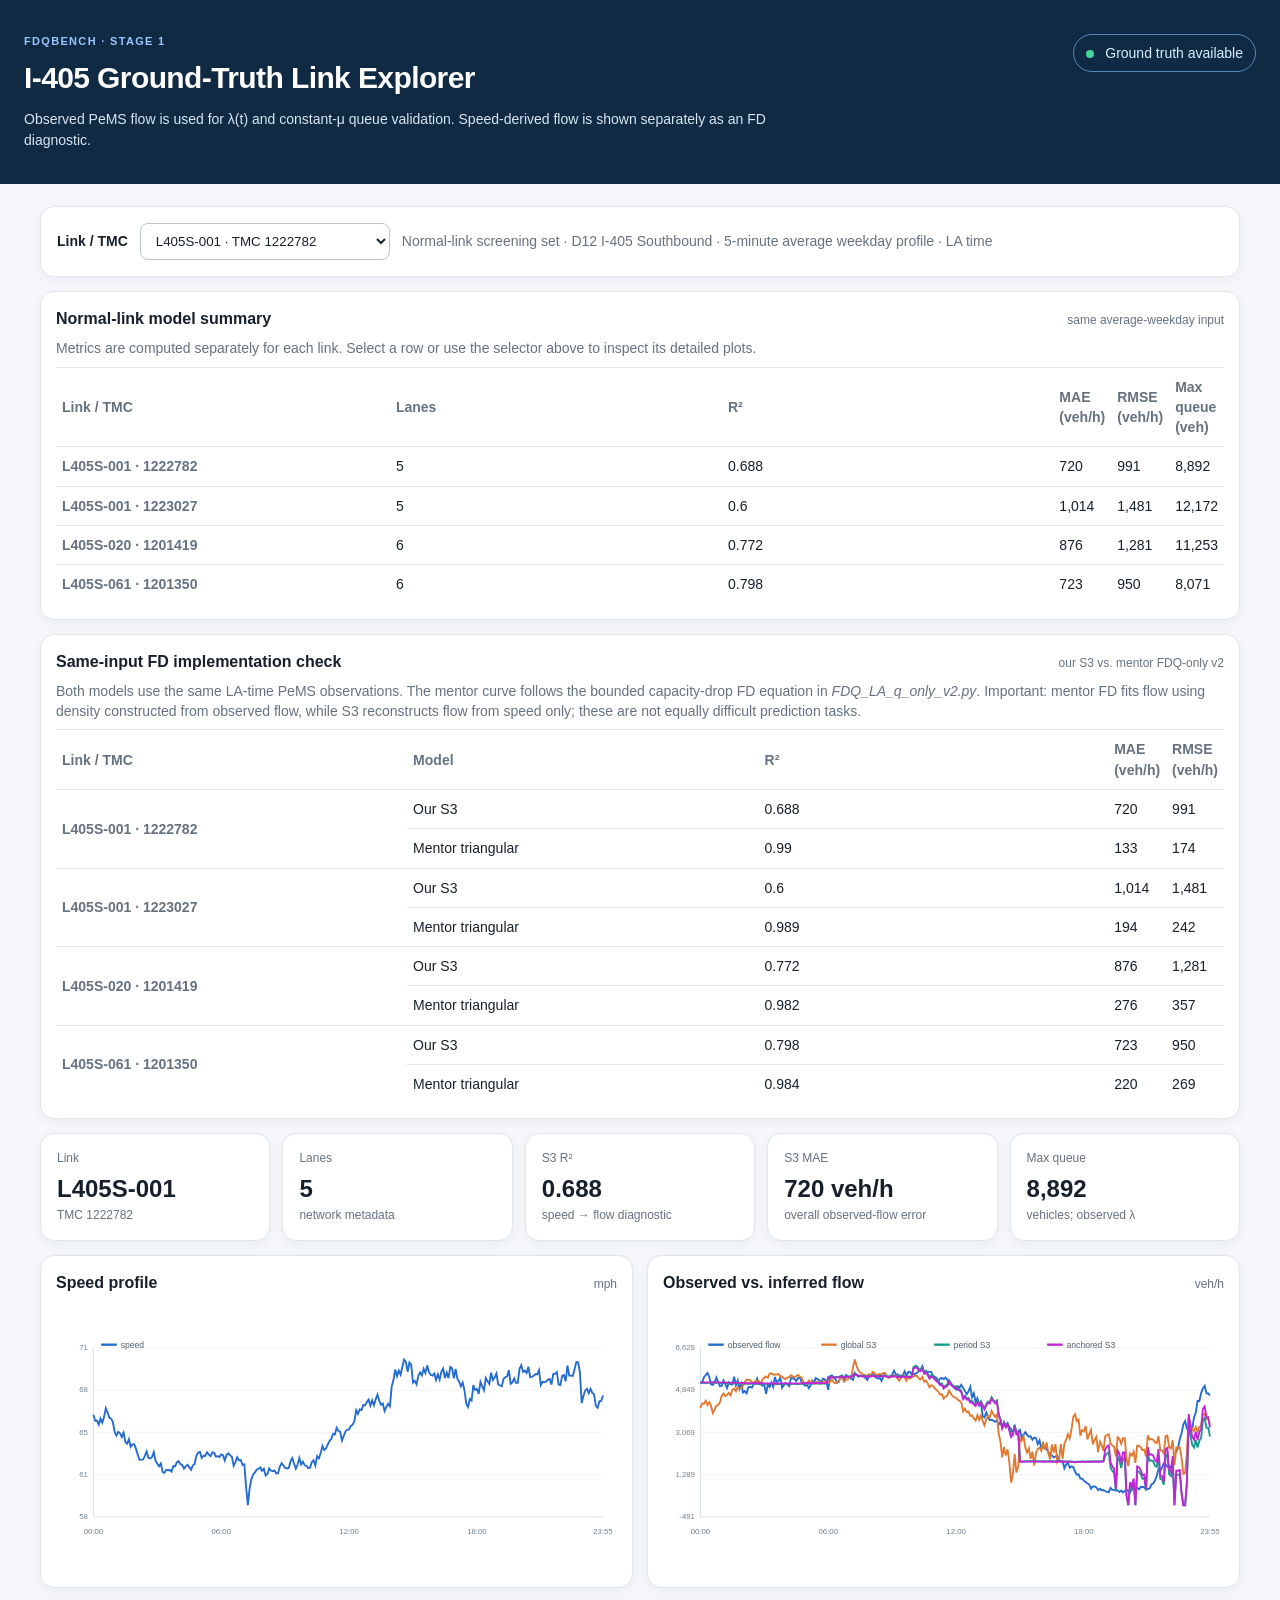
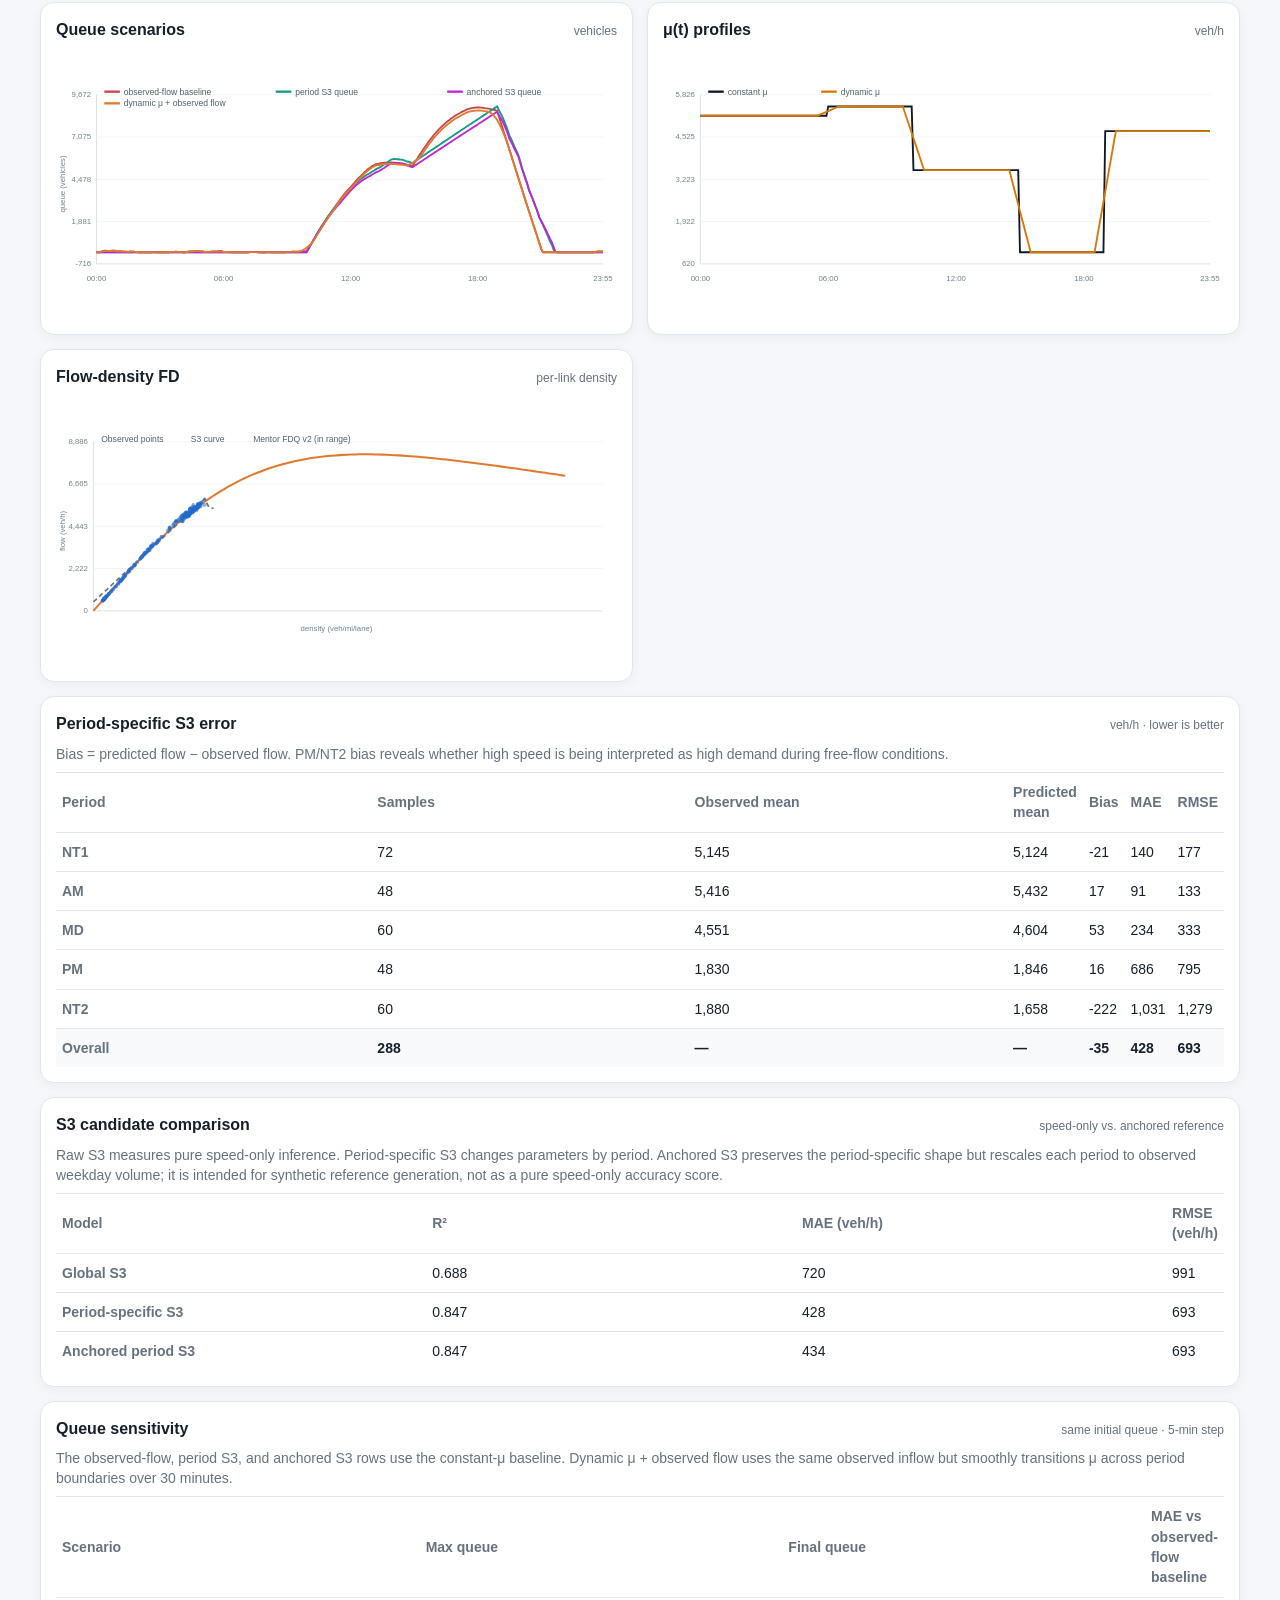
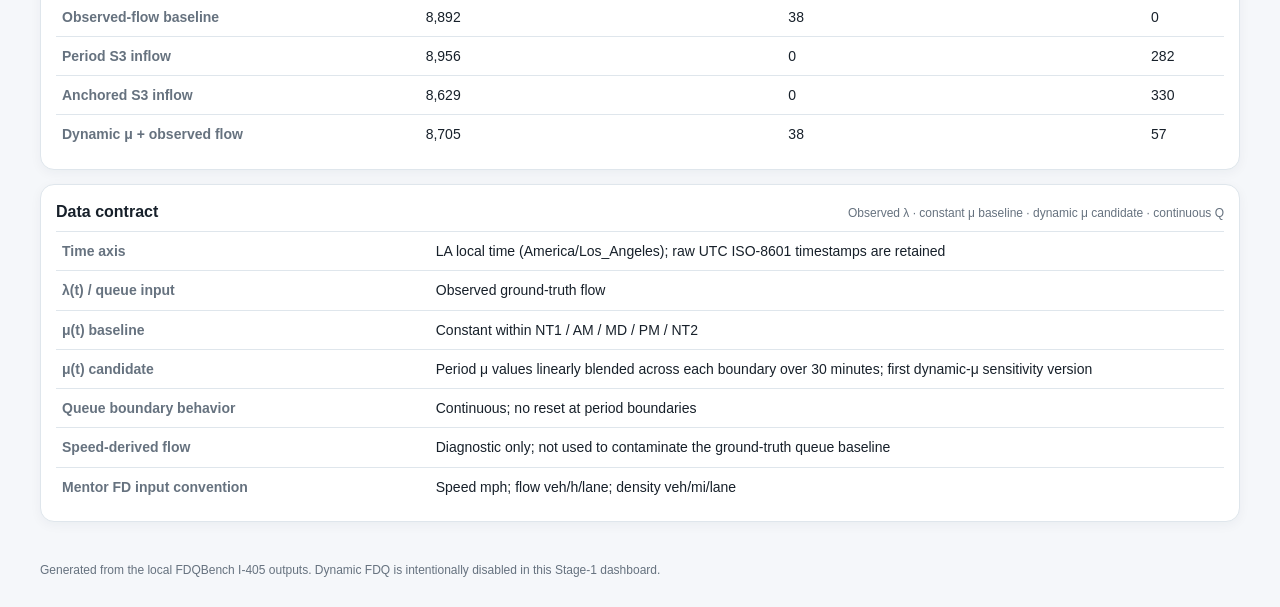
==== index.html @ f047dba6 "Add I-405 FDQ dashboard" ====
<!doctype html>
<html lang="en">
<head>
  <meta charset="utf-8"><meta name="viewport" content="width=device-width,initial-scale=1">
  <title>I-405 FDQ Ground-Truth Dashboard</title><link rel="stylesheet" href="styles.css">
</head>
<body>
<header class="hero"><div><p class="eyebrow">FDQBench · Stage 1</p><h1>I-405 Ground-Truth Link Explorer</h1><p class="subtitle">Observed PeMS flow is used for λ(t) and constant-μ queue validation. Speed-derived flow is shown separately as an FD diagnostic.</p></div><div class="source-badge"><span class="dot"></span> Ground truth available</div></header>
<main>
  <section class="controls card"><label for="linkSelect">Link / TMC</label><select id="linkSelect"></select><span class="note">Normal-link screening set · D12 I-405 Southbound · 5-minute average weekday profile · LA time</span></section>
  <section class="card table-card"><div class="card-title"><h2>Normal-link model summary</h2><span>same average-weekday input</span></div><p class="table-note">Metrics are computed separately for each link. Select a row or use the selector above to inspect its detailed plots.</p><div class="table-wrap"><table><thead><tr><th>Link / TMC</th><th>Lanes</th><th>R²</th><th>MAE (veh/h)</th><th>RMSE (veh/h)</th><th>Max queue (veh)</th></tr></thead><tbody id="linkSummary"></tbody></table></div></section>
  <section class="card table-card"><div class="card-title"><h2>Same-input FD implementation check</h2><span>our S3 vs. mentor FDQ-only v2</span></div><p class="table-note">Both models use the same LA-time PeMS observations. The mentor curve follows the bounded capacity-drop FD equation in <em>FDQ_LA_q_only_v2.py</em>. Important: mentor FD fits flow using density constructed from observed flow, while S3 reconstructs flow from speed only; these are not equally difficult prediction tasks.</p><div class="table-wrap"><table><thead><tr><th>Link / TMC</th><th>Model</th><th>R²</th><th>MAE (veh/h)</th><th>RMSE (veh/h)</th></tr></thead><tbody id="implementationSummary"></tbody></table></div></section>
  <section class="metrics" id="metrics"></section>
  <section class="grid two">
    <article class="card chart-card"><div class="card-title"><h2>Speed profile</h2><span>mph</span></div><div id="speedChart" class="chart"></div></article>
    <article class="card chart-card"><div class="card-title"><h2>Observed vs. inferred flow</h2><span>veh/h</span></div><div id="flowChart" class="chart"></div></article>
    <article class="card chart-card"><div class="card-title"><h2>Queue scenarios</h2><span>vehicles</span></div><div id="queueChart" class="chart"></div></article>
    <article class="card chart-card"><div class="card-title"><h2>μ(t) profiles</h2><span>veh/h</span></div><div id="muChart" class="chart"></div></article>
    <article class="card chart-card"><div class="card-title"><h2>Flow-density FD</h2><span>per-link density</span></div><div id="fdChart" class="chart"></div></article>
  </section>
  <section class="card table-card"><div class="card-title"><h2>Period-specific S3 error</h2><span>veh/h · lower is better</span></div><p class="table-note">Bias = predicted flow − observed flow. PM/NT2 bias reveals whether high speed is being interpreted as high demand during free-flow conditions.</p><table><thead><tr><th>Period</th><th>Samples</th><th>Observed mean</th><th>Predicted mean</th><th>Bias</th><th>MAE</th><th>RMSE</th></tr></thead><tbody id="periodStats"></tbody></table></section>
  <section class="card table-card"><div class="card-title"><h2>S3 candidate comparison</h2><span>speed-only vs. anchored reference</span></div><p class="table-note">Raw S3 measures pure speed-only inference. Period-specific S3 changes parameters by period. Anchored S3 preserves the period-specific shape but rescales each period to observed weekday volume; it is intended for synthetic reference generation, not as a pure speed-only accuracy score.</p><table><thead><tr><th>Model</th><th>R²</th><th>MAE (veh/h)</th><th>RMSE (veh/h)</th></tr></thead><tbody id="s3ModelSummary"></tbody></table></section>
  <section class="card table-card"><div class="card-title"><h2>Queue sensitivity</h2><span>same initial queue · 5-min step</span></div><p class="table-note">The observed-flow, period S3, and anchored S3 rows use the constant-μ baseline. Dynamic μ + observed flow uses the same observed inflow but smoothly transitions μ across period boundaries over 30 minutes.</p><table><thead><tr><th>Scenario</th><th>Max queue</th><th>Final queue</th><th>MAE vs observed-flow baseline</th></tr></thead><tbody id="queueSummary"></tbody></table></section>
  <section class="card table-card"><div class="card-title"><h2>Data contract</h2><span id="contractStatus"></span></div><table><tbody><tr><th>Time axis</th><td>LA local time (America/Los_Angeles); raw UTC ISO-8601 timestamps are retained</td></tr><tr><th>λ(t) / queue input</th><td>Observed ground-truth flow</td></tr><tr><th>μ(t) baseline</th><td>Constant within NT1 / AM / MD / PM / NT2</td></tr><tr><th>μ(t) candidate</th><td>Period μ values linearly blended across each boundary over 30 minutes; first dynamic-μ sensitivity version</td></tr><tr><th>Queue boundary behavior</th><td>Continuous; no reset at period boundaries</td></tr><tr><th>Speed-derived flow</th><td>Diagnostic only; not used to contaminate the ground-truth queue baseline</td></tr><tr><th>Mentor FD input convention</th><td>Speed mph; flow veh/h/lane; density veh/mi/lane</td></tr></tbody></table></section>
</main>
<footer>Generated from the local FDQBench I-405 outputs. Dynamic FDQ is intentionally disabled in this Stage-1 dashboard.</footer>
<script src="data.js"></script><script src="app.js"></script>
</body></html>
---- styles.css ----
:root { --ink:#17202a; --muted:#66727f; --line:#dfe6ec; --blue:#246bce; --orange:#e07a31; --teal:#159a8c; --red:#c94747; --bg:#f5f7fa; }
* { box-sizing:border-box; } body { margin:0; background:var(--bg); color:var(--ink); font:14px/1.45 Inter,Segoe UI,Arial,sans-serif; }
.hero { padding:34px max(24px,calc((100% - 1240px)/2)); display:flex; justify-content:space-between; gap:24px; background:#102a43; color:#fff; }
.eyebrow { margin:0 0 6px; color:#9cc5ff; font-weight:700; letter-spacing:.12em; text-transform:uppercase; font-size:11px; }
h1 { margin:0; font-size:30px; letter-spacing:-.02em; } .subtitle { max-width:760px; margin:10px 0 0; color:#d8e5f2; }
.source-badge { align-self:flex-start; border:1px solid #5b89ba; border-radius:999px; padding:8px 12px; white-space:nowrap; color:#d9edff; }
.dot { display:inline-block; width:8px; height:8px; margin-right:7px; border-radius:50%; background:#46d39c; }
main { max-width:1240px; margin:22px auto 40px; padding:0 20px; } .card { background:#fff; border:1px solid var(--line); border-radius:14px; box-shadow:0 3px 12px #102a430c; }
.controls { padding:16px; display:flex; align-items:center; gap:12px; flex-wrap:wrap; } label { font-weight:700; } select { min-width:250px; padding:9px 11px; border:1px solid #b8c5d1; border-radius:8px; background:white; color:var(--ink); } .note { color:var(--muted); }
.metrics { display:grid; grid-template-columns:repeat(5,1fr); gap:12px; margin:14px 0; } .metric { padding:16px; } .metric .label { color:var(--muted); font-size:12px; } .metric .value { margin-top:4px; font-size:24px; font-weight:750; } .metric .detail { color:var(--muted); font-size:12px; }
.grid.two { display:grid; grid-template-columns:repeat(2,minmax(0,1fr)); gap:14px; } .chart-card { padding:15px; min-height:330px; } .card-title { display:flex; justify-content:space-between; align-items:baseline; gap:12px; } h2 { margin:0 0 8px; font-size:16px; } .card-title span { color:var(--muted); font-size:12px; }
.chart { height:270px; } svg { width:100%; height:100%; overflow:visible; } .axis { stroke:#cfd8e1; stroke-width:1; } .gridline { stroke:#edf1f4; stroke-width:1; } .tick { fill:#71808e; font-size:10px; } .legend { fill:#52606d; font-size:11px; } .table-card { margin-top:14px; padding:15px; } .table-note { color:var(--muted); margin:0 0 8px; } .table-wrap { overflow-x:auto; } table { width:100%; border-collapse:collapse; } th,td { text-align:left; padding:9px 6px; border-top:1px solid var(--line); } th { width:32%; color:var(--muted); font-weight:600; } #linkSummary tr { cursor:pointer; } #linkSummary tr:hover { background:#f7f9fb; } tr.total th,tr.total td { font-weight:750; background:#f7f9fb; }
footer { max-width:1240px; margin:0 auto 28px; padding:0 20px; color:var(--muted); font-size:12px; }
@media(max-width:800px){ .hero{display:block}.source-badge{display:inline-block;margin-top:18px}.metrics{grid-template-columns:repeat(2,1fr)}.grid.two{grid-template-columns:1fr} }
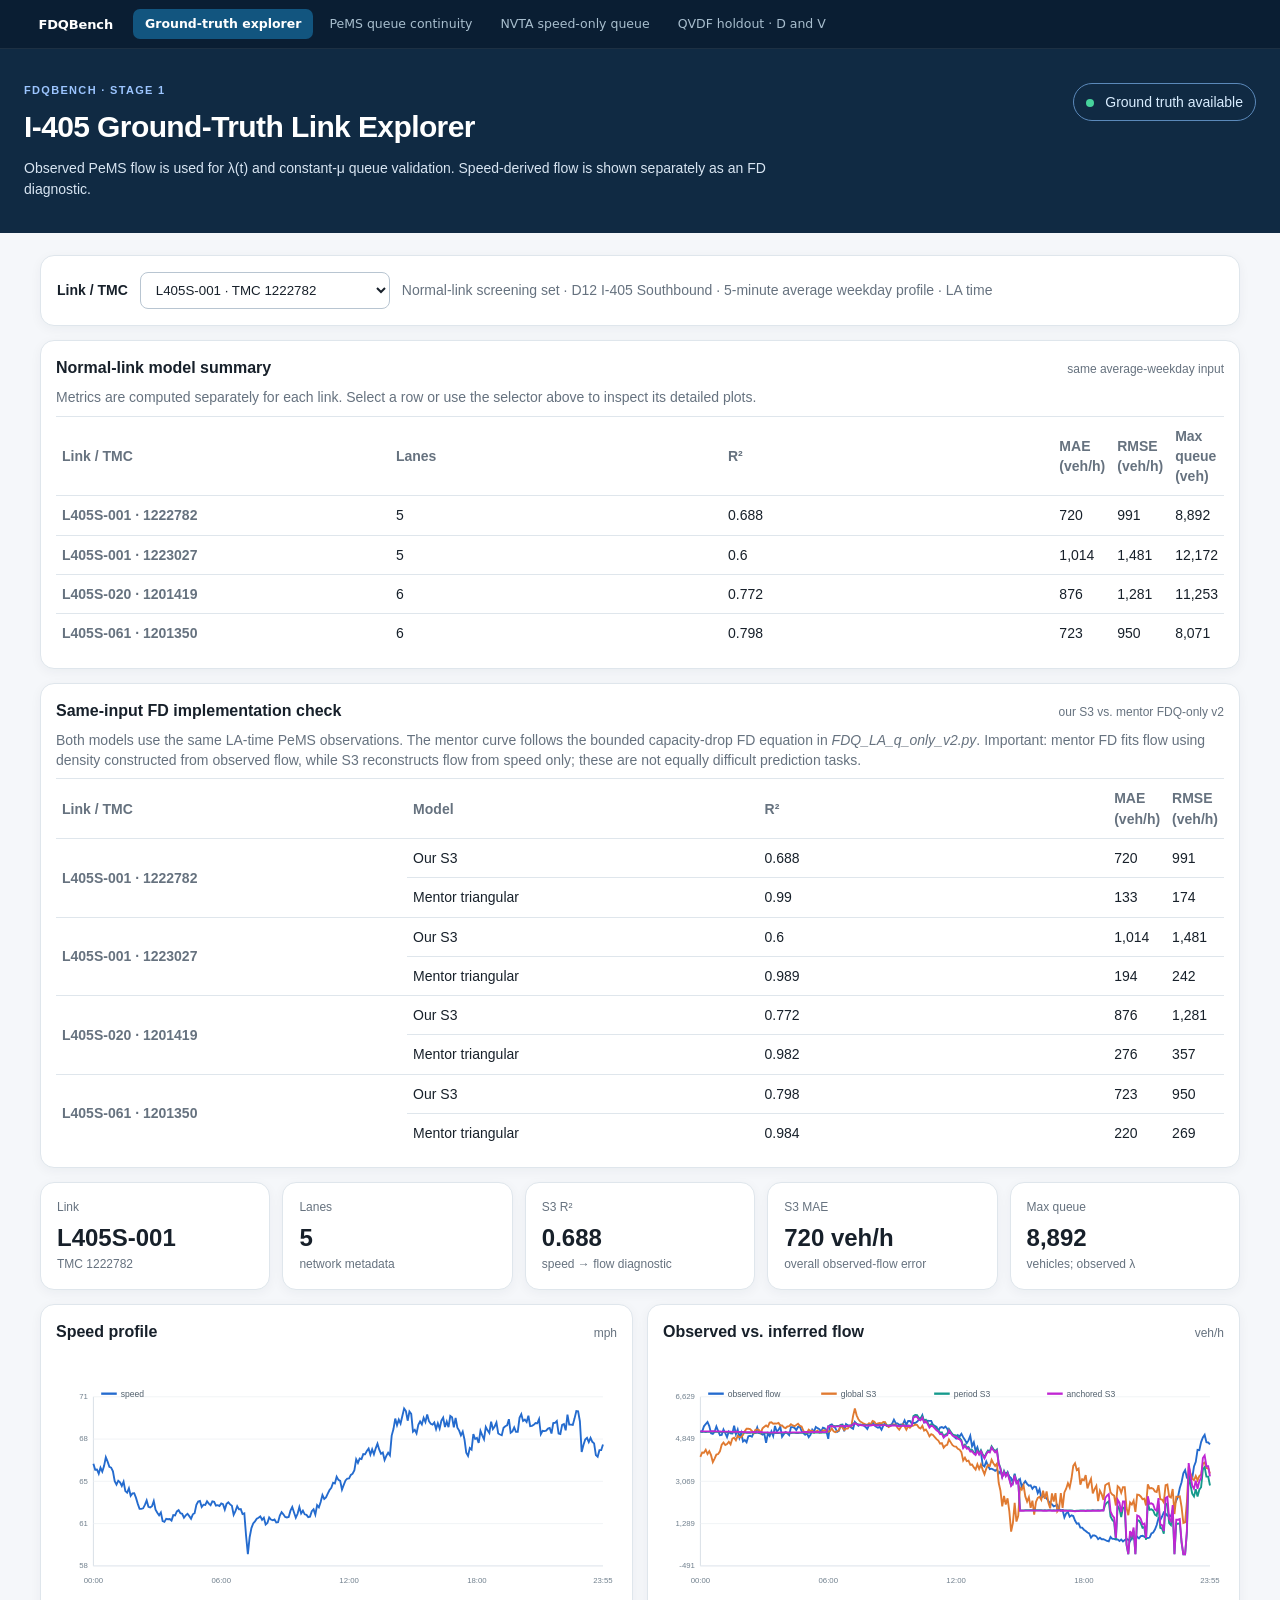
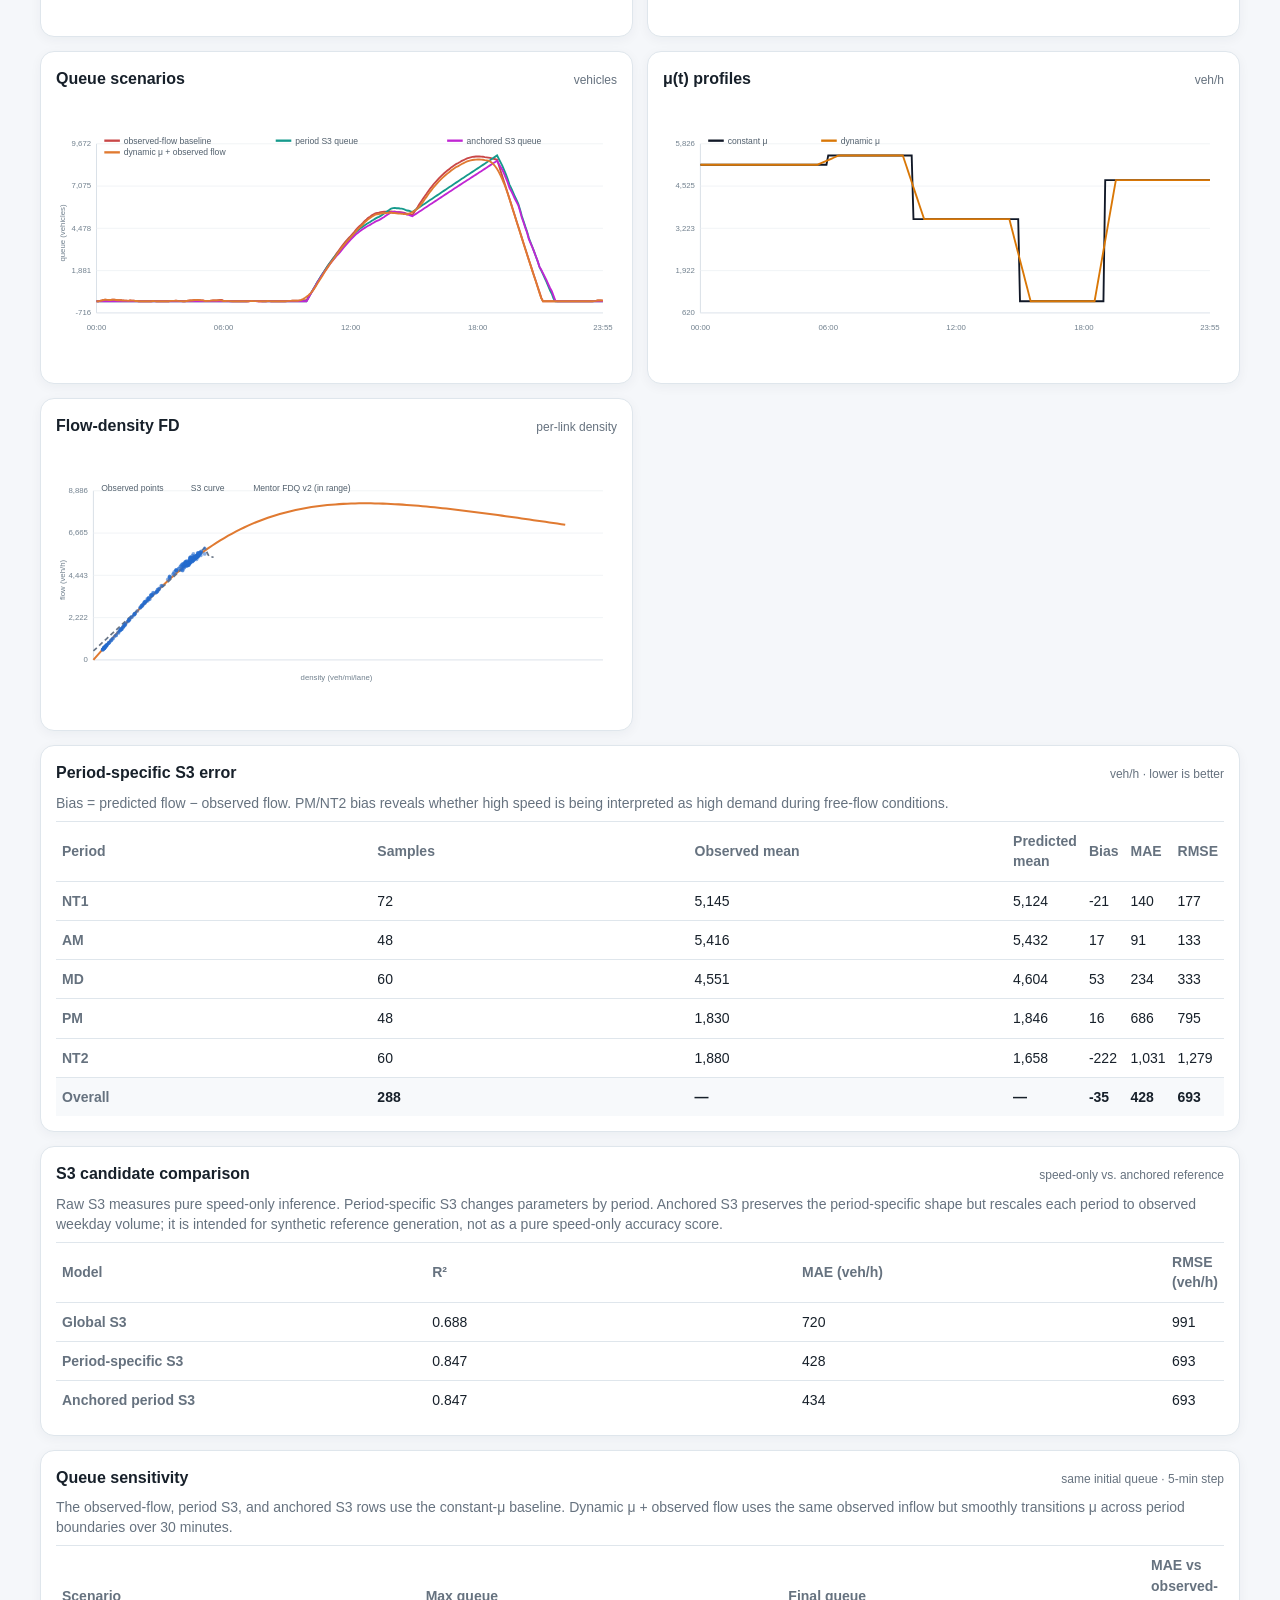
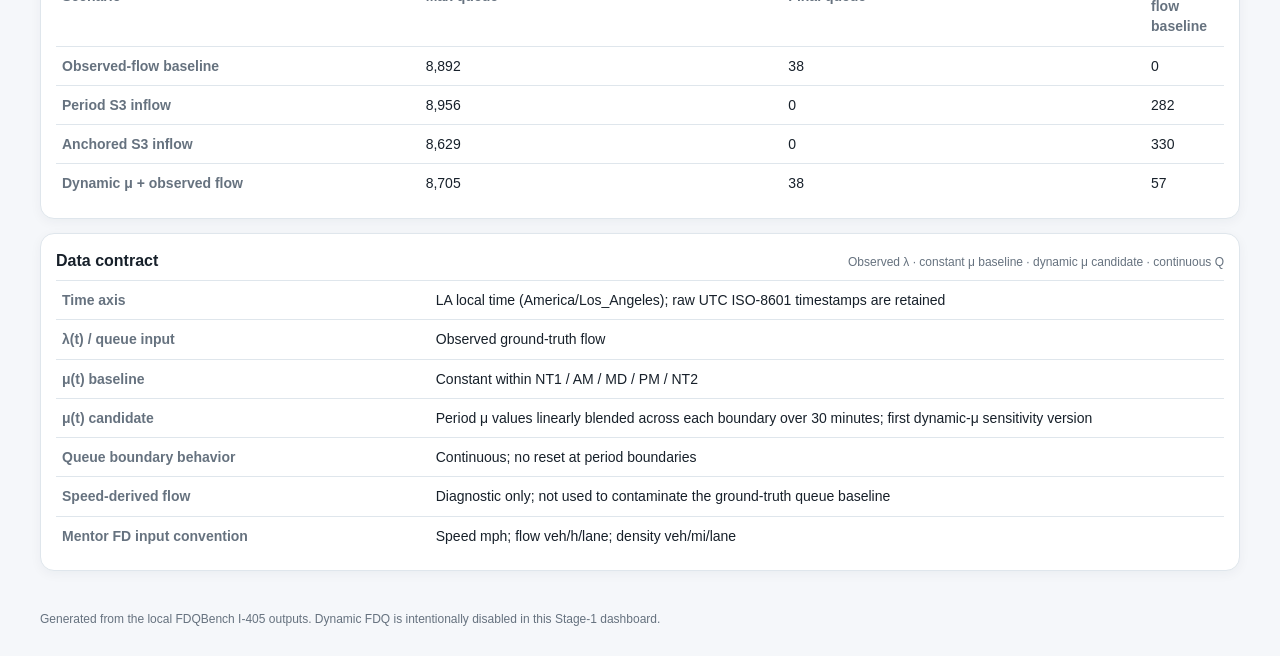
==== commit 34eadc74: "Link the four dashboards with a shared navigation bar The dashboards were reachable only from the RE" ====
--- a/index.html
+++ b/index.html
@@ -2,9 +2,10 @@
 <html lang="en">
 <head>
   <meta charset="utf-8"><meta name="viewport" content="width=device-width,initial-scale=1">
-  <title>I-405 FDQ Ground-Truth Dashboard</title><link rel="stylesheet" href="styles.css">
+  <title>I-405 FDQ Ground-Truth Dashboard</title><link rel="stylesheet" href="styles.css"><link rel="stylesheet" href="dashboard/site-nav.css">
 </head>
 <body>
+<nav class="site-nav" aria-label="Dashboards"><div><span class="site-brand">FDQBench</span><ul><li><a href="dashboard/dashboard_I405.html" aria-current="page">Ground-truth explorer</a></li><li><a href="dashboard/full_day_residual_queue.html">PeMS queue continuity</a></li><li><a href="dashboard/nvta_full_day_queue.html">NVTA speed-only queue</a></li><li><a href="dashboard/qvdf_multiweek.html">QVDF holdout · D and V</a></li></ul></div></nav>
 <header class="hero"><div><p class="eyebrow">FDQBench · Stage 1</p><h1>I-405 Ground-Truth Link Explorer</h1><p class="subtitle">Observed PeMS flow is used for λ(t) and constant-μ queue validation. Speed-derived flow is shown separately as an FD diagnostic.</p></div><div class="source-badge"><span class="dot"></span> Ground truth available</div></header>
 <main>
   <section class="controls card"><label for="linkSelect">Link / TMC</label><select id="linkSelect"></select><span class="note">Normal-link screening set · D12 I-405 Southbound · 5-minute average weekday profile · LA time</span></section>
--- a/dashboard/site-nav.css
+++ b/dashboard/site-nav.css
@@ -0,0 +1,15 @@
+/* Shared cross-dashboard navigation. Self-contained: it must not depend on any
+   variable or class defined by an individual dashboard stylesheet, because the
+   four pages use four different palettes. */
+/* display/padding/margin are set explicitly: qvdf_multiweek.css styles the bare
+   `nav` element (padding-bottom:54px), which would otherwise leak in here. */
+.site-nav{display:block;margin:0;padding:0;background:#0a1e33;color:#c6d6e2;font-family:'DM Sans',system-ui,sans-serif;border-bottom:1px solid rgba(255,255,255,.08)}
+.site-nav>div{width:min(1240px,94vw);margin:0 auto;display:flex;align-items:center;gap:20px;min-height:48px;padding:6px 0}
+.site-nav .site-brand{font:800 13px/1 'Manrope',system-ui,sans-serif;letter-spacing:-.01em;color:#fff;white-space:nowrap}
+.site-nav ul{list-style:none;display:flex;align-items:center;gap:4px;margin:0;padding:0;overflow-x:auto;scrollbar-width:none}
+.site-nav ul::-webkit-scrollbar{display:none}
+.site-nav a{display:block;padding:7px 12px;border-radius:7px;color:#a8bece;text-decoration:none;font-size:12.5px;line-height:1.3;white-space:nowrap;transition:background .15s,color .15s}
+.site-nav a:hover{background:rgba(255,255,255,.09);color:#fff}
+.site-nav a[aria-current="page"]{background:#12557f;color:#fff;font-weight:600}
+.site-nav a:focus-visible{outline:2px solid #7fc4e8;outline-offset:2px}
+@media(max-width:700px){.site-nav>div{width:calc(100% - 20px);gap:12px;align-items:flex-start;flex-direction:column;padding:10px 0}.site-nav ul{width:100%}}
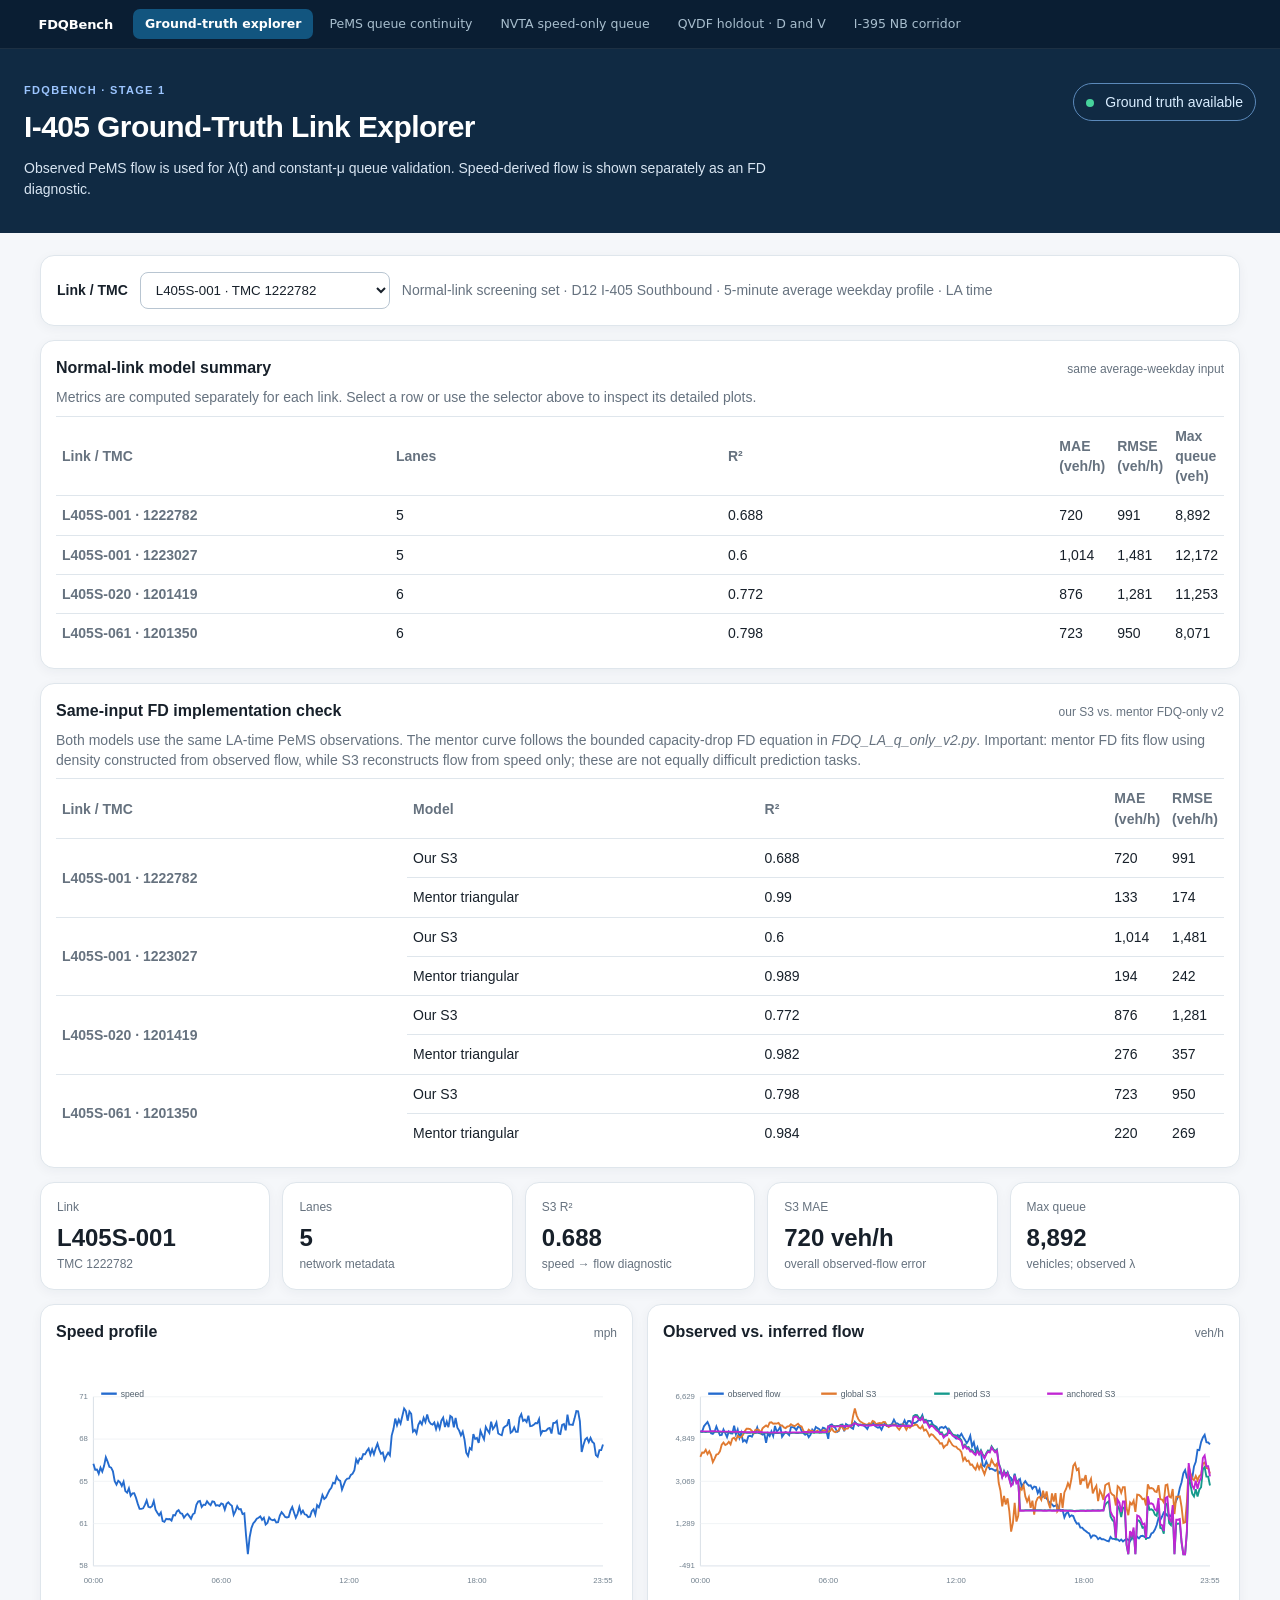
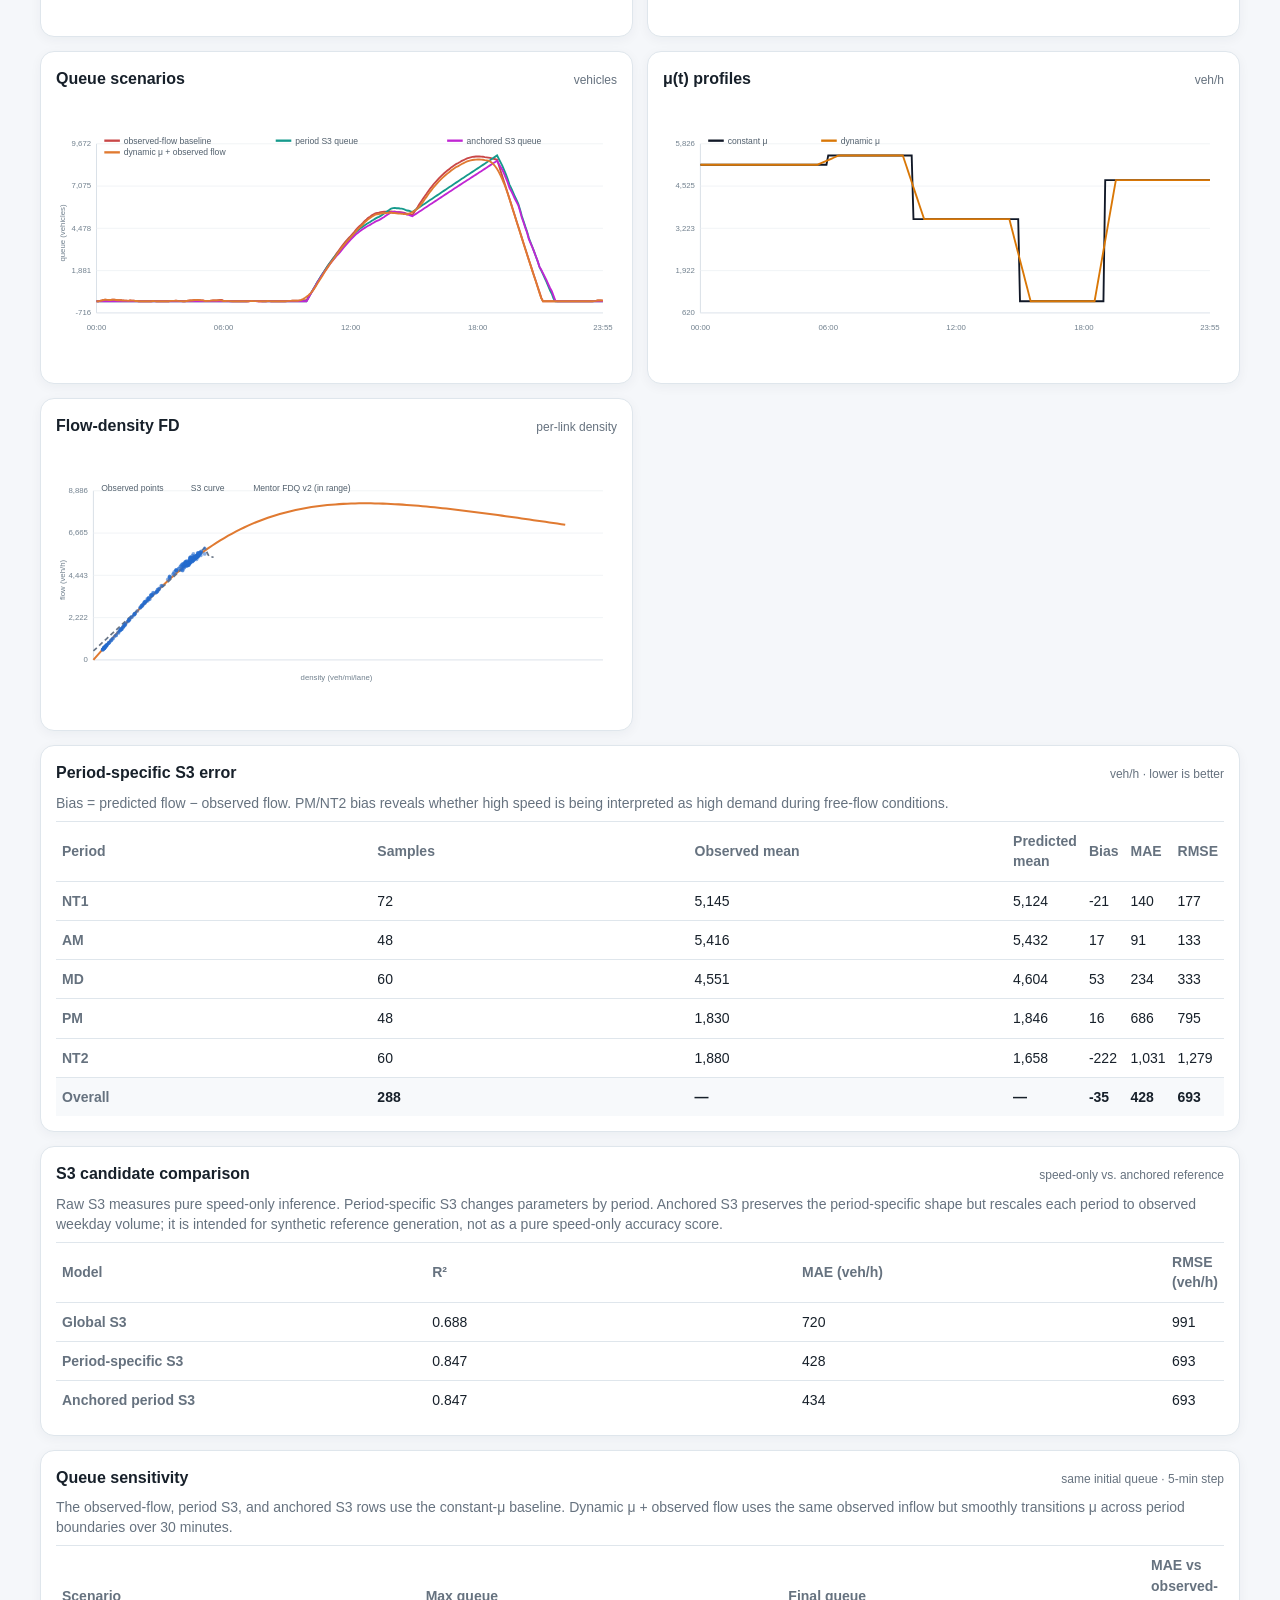
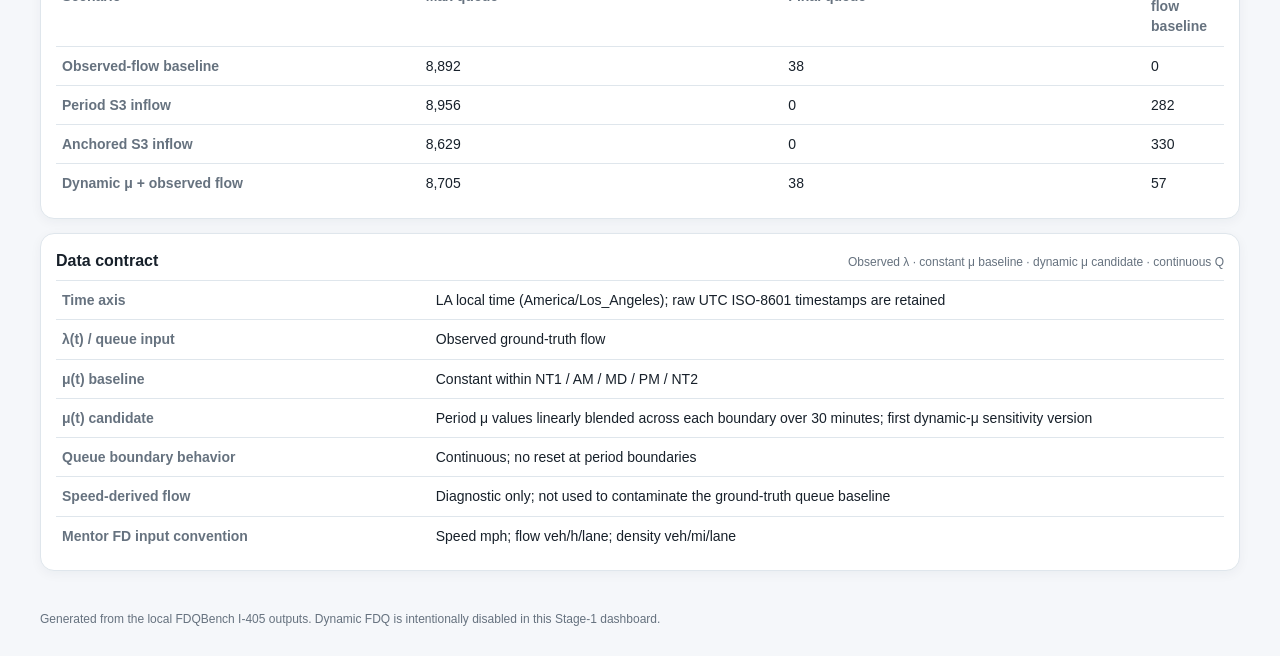
==== commit 89ccf682: "Add the I-395 NB corridor dashboard Leads with the accumulation test, because it is the one comparis" ====
--- a/index.html
+++ b/index.html
@@ -2,10 +2,10 @@
 <html lang="en">
 <head>
   <meta charset="utf-8"><meta name="viewport" content="width=device-width,initial-scale=1">
-  <title>I-405 FDQ Ground-Truth Dashboard</title><link rel="stylesheet" href="styles.css"><link rel="stylesheet" href="dashboard/site-nav.css">
+  <title>I-405 FDQ Ground-Truth Dashboard</title><link rel="stylesheet" href="styles.css?v=dee67f76"><link rel="stylesheet" href="dashboard/site-nav.css?v=a31677ee">
 </head>
 <body>
-<nav class="site-nav" aria-label="Dashboards"><div><span class="site-brand">FDQBench</span><ul><li><a href="dashboard/dashboard_I405.html" aria-current="page">Ground-truth explorer</a></li><li><a href="dashboard/full_day_residual_queue.html">PeMS queue continuity</a></li><li><a href="dashboard/nvta_full_day_queue.html">NVTA speed-only queue</a></li><li><a href="dashboard/qvdf_multiweek.html">QVDF holdout · D and V</a></li></ul></div></nav>
+<nav class="site-nav" aria-label="Dashboards"><div><span class="site-brand">FDQBench</span><ul><li><a href="dashboard/dashboard_I405.html" aria-current="page">Ground-truth explorer</a></li><li><a href="dashboard/full_day_residual_queue.html">PeMS queue continuity</a></li><li><a href="dashboard/nvta_full_day_queue.html">NVTA speed-only queue</a></li><li><a href="dashboard/qvdf_multiweek.html">QVDF holdout · D and V</a></li><li><a href="dashboard/nvta_corridor_d_v.html">I-395 NB corridor</a></li></ul></div></nav>
 <header class="hero"><div><p class="eyebrow">FDQBench · Stage 1</p><h1>I-405 Ground-Truth Link Explorer</h1><p class="subtitle">Observed PeMS flow is used for λ(t) and constant-μ queue validation. Speed-derived flow is shown separately as an FD diagnostic.</p></div><div class="source-badge"><span class="dot"></span> Ground truth available</div></header>
 <main>
   <section class="controls card"><label for="linkSelect">Link / TMC</label><select id="linkSelect"></select><span class="note">Normal-link screening set · D12 I-405 Southbound · 5-minute average weekday profile · LA time</span></section>
@@ -25,5 +25,5 @@
   <section class="card table-card"><div class="card-title"><h2>Data contract</h2><span id="contractStatus"></span></div><table><tbody><tr><th>Time axis</th><td>LA local time (America/Los_Angeles); raw UTC ISO-8601 timestamps are retained</td></tr><tr><th>λ(t) / queue input</th><td>Observed ground-truth flow</td></tr><tr><th>μ(t) baseline</th><td>Constant within NT1 / AM / MD / PM / NT2</td></tr><tr><th>μ(t) candidate</th><td>Period μ values linearly blended across each boundary over 30 minutes; first dynamic-μ sensitivity version</td></tr><tr><th>Queue boundary behavior</th><td>Continuous; no reset at period boundaries</td></tr><tr><th>Speed-derived flow</th><td>Diagnostic only; not used to contaminate the ground-truth queue baseline</td></tr><tr><th>Mentor FD input convention</th><td>Speed mph; flow veh/h/lane; density veh/mi/lane</td></tr></tbody></table></section>
 </main>
 <footer>Generated from the local FDQBench I-405 outputs. Dynamic FDQ is intentionally disabled in this Stage-1 dashboard.</footer>
-<script src="data.js"></script><script src="app.js"></script>
+<script src="data.js?v=d1c6cd48"></script><script src="app.js?v=3f76931c"></script>
 </body></html>
